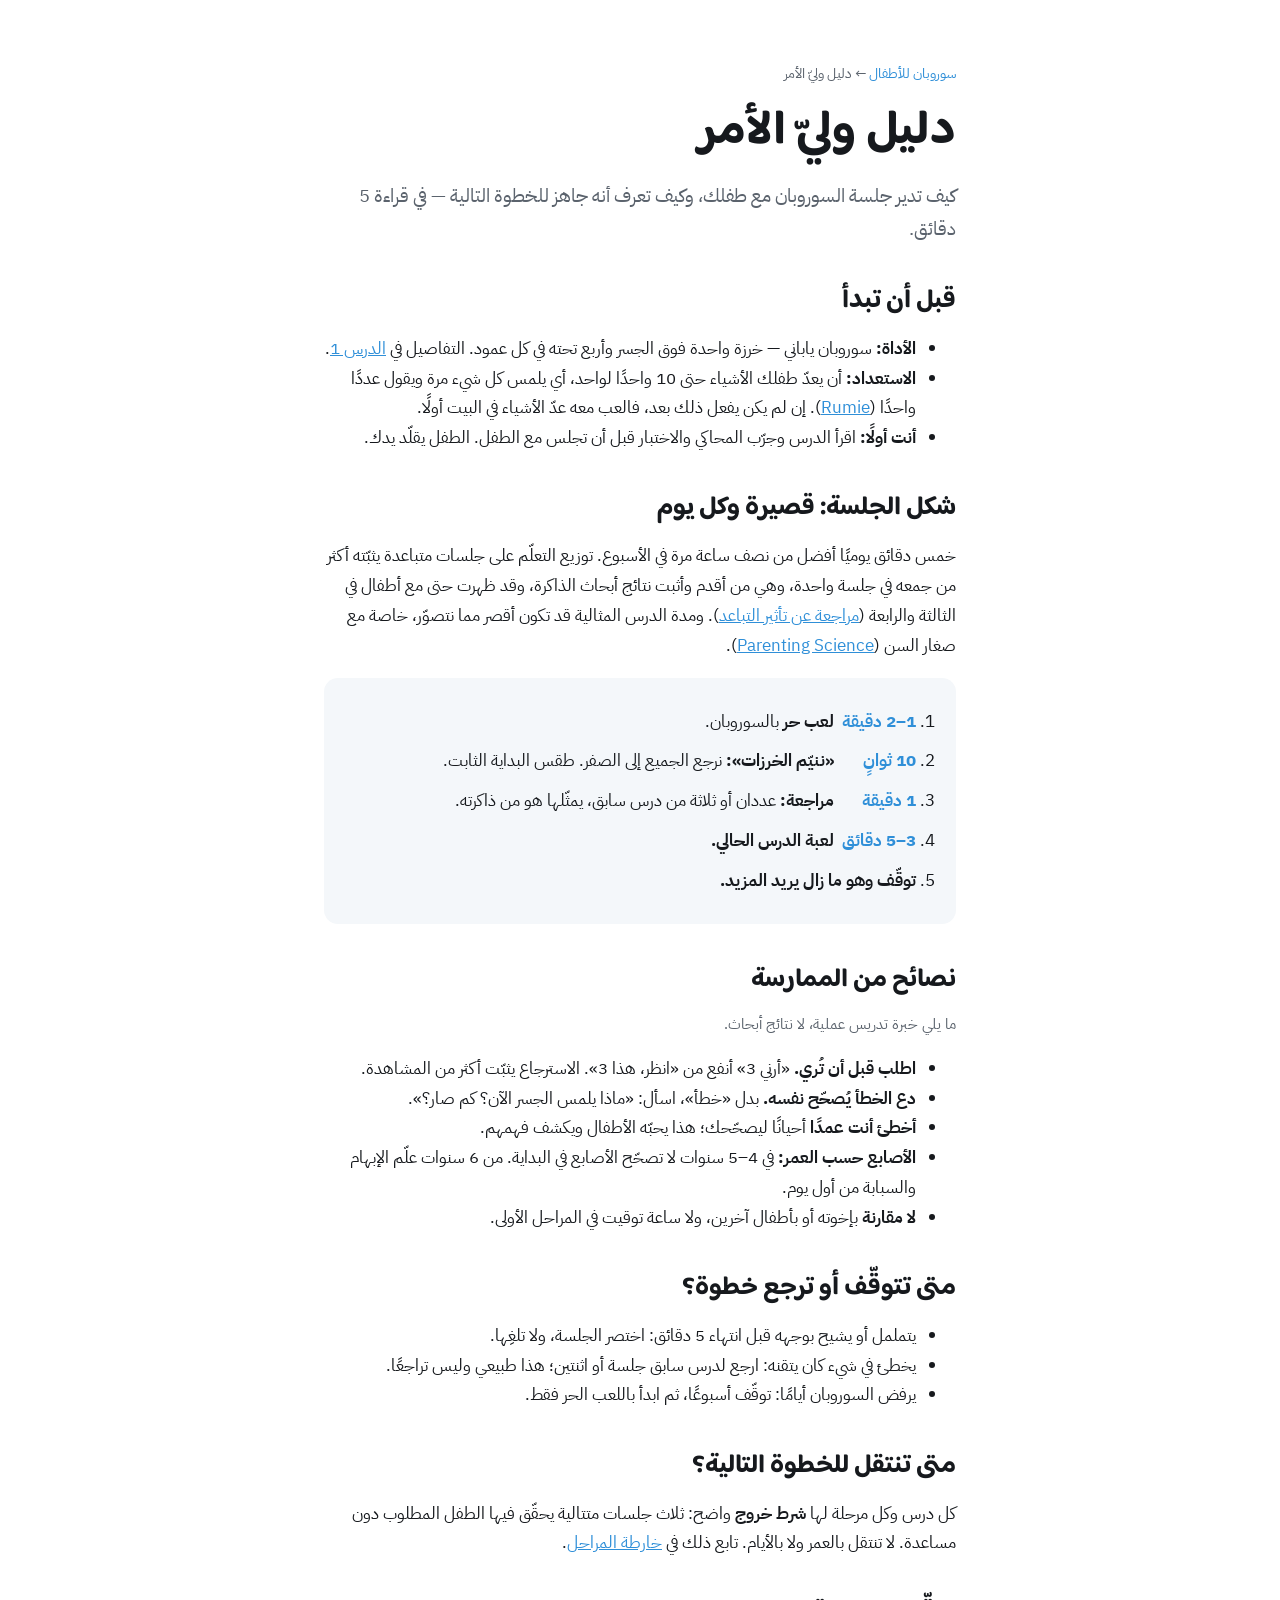
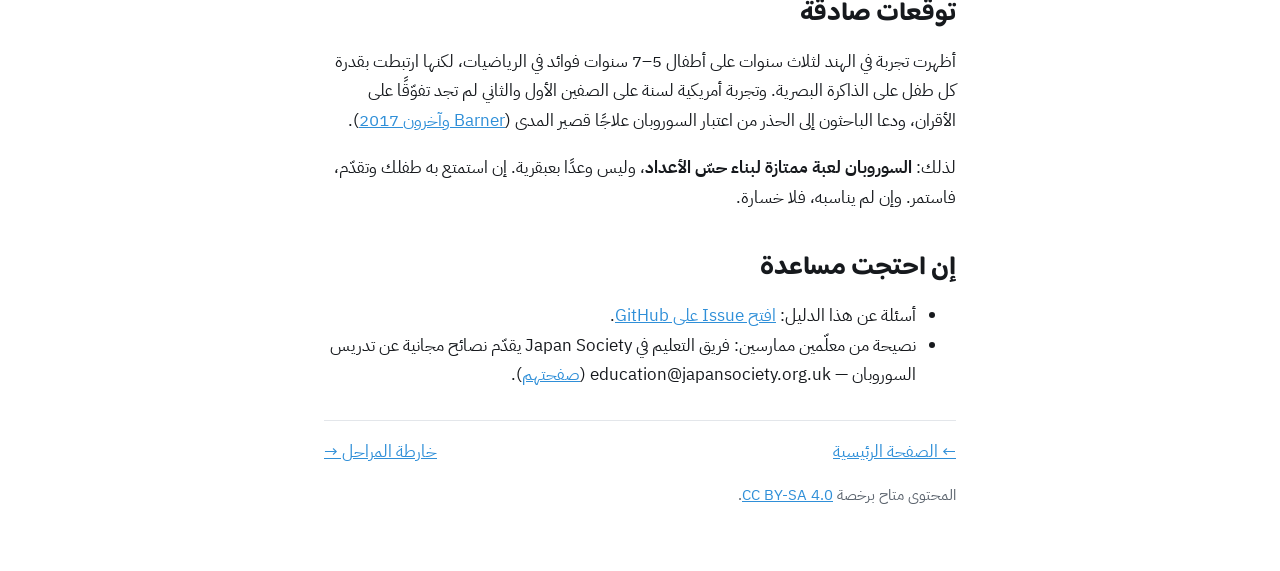
==== docs/guide.html @ e03e33dd "Add parent guide and 8-stage roadmap; link from home and README Co-Authored-By: Claude Opus 5.5 <nor" ====
<!DOCTYPE html>
<html lang="ar" dir="rtl">
<head>
<meta charset="utf-8"><meta name="viewport" content="width=device-width,initial-scale=1">
<title>دليل وليّ الأمر</title>
<link rel="stylesheet" href="https://fonts.googleapis.com/css2?family=Baloo+Bhaijaan+2:wght@600;700&family=IBM+Plex+Sans+Arabic:wght@400;600;700&display=swap">
<link rel="stylesheet" href="assets/style.css">
</head>
<body>
<main class="wrap">
<p class="crumb"><a href="index.html">سوروبان للأطفال</a> ← دليل وليّ الأمر</p>
<h1>دليل وليّ الأمر</h1>
<p class="lead">كيف تدير جلسة السوروبان مع طفلك، وكيف تعرف أنه جاهز للخطوة التالية — في قراءة 5 دقائق.</p>

<h2>قبل أن تبدأ</h2>
<ul>
  <li><strong>الأداة:</strong> سوروبان ياباني — خرزة واحدة فوق الجسر وأربع تحته في كل عمود. التفاصيل في <a href="lessons/0001-the-five-bead.html">الدرس 1</a>.</li>
  <li><strong>الاستعداد:</strong> أن يعدّ طفلك الأشياء حتى 10 واحدًا لواحد، أي يلمس كل شيء مرة ويقول عددًا واحدًا (<a href="https://learn.rumie.org/jR/bytes/help-kindergarten-students-learn-addition-with-these-4-fun-strategies/">Rumie</a>). إن لم يكن يفعل ذلك بعد، فالعب معه عدّ الأشياء في البيت أولًا.</li>
  <li><strong>أنت أولًا:</strong> اقرأ الدرس وجرّب المحاكي والاختبار قبل أن تجلس مع الطفل. الطفل يقلّد يدك.</li>
</ul>

<h2>شكل الجلسة: قصيرة وكل يوم</h2>
<p>خمس دقائق يوميًا أفضل من نصف ساعة مرة في الأسبوع. توزيع التعلّم على جلسات متباعدة يثبّته أكثر من جمعه في جلسة واحدة، وهي من أقدم وأثبت نتائج أبحاث الذاكرة، وقد ظهرت حتى مع أطفال في الثالثة والرابعة (<a href="https://www.gwern.net/docs/www/laplab.ucsd.edu/9caf1988b2238f23ddb55be5b756d0cee4e7bd33.pdf">مراجعة عن تأثير التباعد</a>). ومدة الدرس المثالية قد تكون أقصر مما نتصوّر، خاصة مع صغار السن (<a href="https://parentingscience.com/spaced-learning/">Parenting Science</a>).</p>
<div class="box">
<ol class="steps" style="margin:0">
  <li><span class="t">1–2 دقيقة</span> <strong>لعب حر</strong> بالسوروبان.</li>
  <li><span class="t">10 ثوانٍ</span> <strong>«ننيّم الخرزات»:</strong> نرجع الجميع إلى الصفر. طقس البداية الثابت.</li>
  <li><span class="t">1 دقيقة</span> <strong>مراجعة:</strong> عددان أو ثلاثة من درس سابق، يمثّلها هو من ذاكرته.</li>
  <li><span class="t">3–5 دقائق</span> <strong>لعبة الدرس الحالي.</strong></li>
  <li><strong>توقّف وهو ما زال يريد المزيد.</strong></li>
</ol>
</div>

<h2>نصائح من الممارسة</h2>
<p class="src">ما يلي خبرة تدريس عملية، لا نتائج أبحاث.</p>
<ul>
  <li><strong>اطلب قبل أن تُري.</strong> «أرني 3» أنفع من «انظر، هذا 3». الاسترجاع يثبّت أكثر من المشاهدة.</li>
  <li><strong>دع الخطأ يُصحّح نفسه.</strong> بدل «خطأ»، اسأل: «ماذا يلمس الجسر الآن؟ كم صار؟».</li>
  <li><strong>أخطئ أنت عمدًا</strong> أحيانًا ليصحّحك؛ هذا يحبّه الأطفال ويكشف فهمهم.</li>
  <li><strong>الأصابع حسب العمر:</strong> في 4–5 سنوات لا تصحّح الأصابع في البداية. من 6 سنوات علّم الإبهام والسبابة من أول يوم.</li>
  <li><strong>لا مقارنة</strong> بإخوته أو بأطفال آخرين، ولا ساعة توقيت في المراحل الأولى.</li>
</ul>

<h2>متى تتوقّف أو ترجع خطوة؟</h2>
<ul>
  <li>يتململ أو يشيح بوجهه قبل انتهاء 5 دقائق: اختصر الجلسة، ولا تلغِها.</li>
  <li>يخطئ في شيء كان يتقنه: ارجع لدرس سابق جلسة أو اثنتين؛ هذا طبيعي وليس تراجعًا.</li>
  <li>يرفض السوروبان أيامًا: توقّف أسبوعًا، ثم ابدأ باللعب الحر فقط.</li>
</ul>

<h2>متى تنتقل للخطوة التالية؟</h2>
<p>كل درس وكل مرحلة لها <strong>شرط خروج</strong> واضح: ثلاث جلسات متتالية يحقّق فيها الطفل المطلوب دون مساعدة. لا تنتقل بالعمر ولا بالأيام. تابع ذلك في <a href="roadmap.html">خارطة المراحل</a>.</p>

<h2>توقّعات صادقة</h2>
<p>أظهرت تجربة في الهند لثلاث سنوات على أطفال 5–7 سنوات فوائد في الرياضيات، لكنها ارتبطت بقدرة كل طفل على الذاكرة البصرية. وتجربة أمريكية لسنة على الصفين الأول والثاني لم تجد تفوّقًا على الأقران، ودعا الباحثون إلى الحذر من اعتبار السوروبان علاجًا قصير المدى (<a href="https://jnc.psychopen.eu/index.php/jnc/article/download/5761/5761.pdf/">Barner وآخرون 2017</a>).</p>
<p>لذلك: <strong>السوروبان لعبة ممتازة لبناء حسّ الأعداد</strong>، وليس وعدًا بعبقرية. إن استمتع به طفلك وتقدّم، فاستمر. وإن لم يناسبه، فلا خسارة.</p>

<h2>إن احتجت مساعدة</h2>
<ul>
  <li>أسئلة عن هذا الدليل: <a href="https://github.com/nasermaher/soroban-for-kids/issues">افتح Issue على GitHub</a>.</li>
  <li>نصيحة من معلّمين ممارسين: فريق التعليم في Japan Society يقدّم نصائح مجانية عن تدريس السوروبان — education@japansociety.org.uk (<a href="https://www.japansociety.org.uk/soroban-videos">صفحتهم</a>).</li>
</ul>

<nav class="nav"><a href="index.html">← الصفحة الرئيسية</a><a href="roadmap.html">خارطة المراحل →</a></nav>
<p class="src">المحتوى متاح برخصة <a href="https://creativecommons.org/licenses/by-sa/4.0/deed.ar">CC BY-SA 4.0</a>.</p>
</main>
</body>
</html>
---- docs/assets/style.css ----
/*
VOICE: a calm parent's handbook — warm, clear, unhurried.
IDEA: a page that behaves like the abacus itself: black frame, one bright bar, coloured beads.
PICTURE: a large live rod you can tap, drawn in the beads' own colours.
COLOUR and TYPE: white / near-black ground, abacus blue accent, bead colours only on beads; Baloo Bhaijaan 2 + IBM Plex Sans Arabic.
LAYOUT: one reading column, rod beside text on wide screens, stacked on phones.
*/
:root{color-scheme:light dark;--bg:light-dark(#ffffff,#121417);--ink:light-dark(#16191d,#eef0f2);--soft:light-dark(#5b636d,#a9b1bb);--line:light-dark(#e3e6ea,#2a2f35);--panel:light-dark(#f4f7fa,#1b1f24);--blue:#2f8fd8;--green:#2fa84f;--red:#e0352b;--yellow:#f2c418}
:root[data-theme=light]{color-scheme:light}:root[data-theme=dark]{color-scheme:dark}
*{box-sizing:border-box;min-width:0}
body{margin:0;background:var(--bg);color:var(--ink);font:17px/1.75 "IBM Plex Sans Arabic",system-ui,sans-serif;overflow-x:clip}
h1,h2,h3{font-family:"Baloo Bhaijaan 2","IBM Plex Sans Arabic",sans-serif;line-height:1.15;text-wrap:balance;margin:0 0 .4em}
h1{font-size:clamp(32px,6vw,48px)}h2{font-size:26px;margin-top:1.6em}h3{font-size:20px}
a{color:var(--blue)}
.wrap{max-width:760px;margin:0 auto;padding:clamp(20px,4vw,48px) max(5vw,16px)}
.crumb{font-size:14px;color:var(--soft);margin-bottom:18px}.crumb a{text-decoration:none}
.lead{font-size:19px;color:var(--soft);max-width:60ch}
.win{border-inline-start:5px solid var(--blue);background:var(--panel);padding:14px 18px;border-radius:10px;margin:22px 0}
.hero{display:grid;grid-template-columns:minmax(0,1fr) 210px;gap:28px;align-items:center}
@media(max-width:600px){.hero{grid-template-columns:1fr}.hero .rodbox{order:-1;max-width:190px;margin:0 auto}}
.rodbox svg{display:block;width:100%;height:auto;filter:drop-shadow(0 8px 14px rgba(0,0,0,.18))}
.rodbox polygon{cursor:pointer}
.rule{font-size:22px;font-family:"Baloo Bhaijaan 2",sans-serif;margin:8px 0}
.box{background:var(--panel);border-radius:14px;padding:18px;margin:18px 0}
.practice{display:grid;grid-template-columns:200px minmax(0,1fr);gap:22px;align-items:center}
@media(max-width:600px){.practice{grid-template-columns:1fr}.practice .rodbox{max-width:180px;margin:0 auto}}
.target{font-size:64px;line-height:1;font-family:"Baloo Bhaijaan 2",sans-serif;color:var(--blue)}
.btn{font:inherit;font-size:16px;min-height:44px;padding:8px 18px;border-radius:10px;border:1.5px solid var(--blue);background:var(--blue);color:#fff;cursor:pointer}
.btn.ghost{background:transparent;color:var(--blue)}
.btn:focus-visible,.opt:focus-visible{outline:3px solid var(--yellow);outline-offset:2px}
.fb{min-height:1.8em;font-weight:600}.ok{color:var(--green)}.no{color:var(--red)}
.q-p svg{width:110px;height:auto;display:block;margin:6px 0}
.q-o{display:grid;grid-template-columns:repeat(auto-fit,minmax(130px,1fr));gap:10px;margin:12px 0}
.opt{font:inherit;min-height:48px;padding:8px 12px;border-radius:10px;border:1.5px solid var(--line);background:var(--bg);color:var(--ink);cursor:pointer;text-align:center}
.opt.right{border-color:var(--green);background:color-mix(in srgb,var(--green) 14%,var(--bg))}
.opt.wrong{border-color:var(--red);background:color-mix(in srgb,var(--red) 12%,var(--bg))}
.q-n{font-size:14px;color:var(--soft);margin:0}
ol.steps{padding-inline-start:1.3em}ol.steps li{margin:.6em 0}
.t{display:inline-block;min-width:4.6em;font-weight:700;color:var(--blue);white-space:nowrap}
.src{font-size:15px;color:var(--soft)}
.ask{border:1.5px dashed var(--line);border-radius:12px;padding:14px 18px;margin-top:28px}
.nav{display:flex;flex-wrap:wrap;gap:12px;justify-content:space-between;margin-top:30px;border-top:1px solid var(--line);padding-top:16px}
table{border-collapse:collapse;width:100%}td,th{border-bottom:1px solid var(--line);padding:8px;text-align:start;vertical-align:middle}
.mini svg{width:52px;height:auto;display:block}
@media print{body{font-size:13px;background:#fff;color:#000}.btn,.nav,.noprint{display:none}.wrap{padding:0}}
.stage{border:1.5px solid var(--line);border-radius:14px;padding:16px 18px;margin:14px 0}
.stage h3{display:flex;gap:10px;align-items:baseline;flex-wrap:wrap}
.stage .num{font-size:15px;color:#fff;background:var(--blue);border-radius:999px;padding:1px 11px}
.stage.now{border-color:var(--blue)}
.exit{font-size:15px;background:var(--panel);border-radius:10px;padding:8px 12px;margin-top:8px}
.check{display:flex;gap:10px;align-items:center;min-height:44px;font-weight:600;cursor:pointer}
.check input{width:22px;height:22px;accent-color:var(--blue)}
.state{font-size:14px;color:var(--soft)}
.links{display:grid;grid-template-columns:repeat(auto-fit,minmax(200px,1fr));gap:12px;margin:18px 0}
.links a{display:block;border:1.5px solid var(--line);border-radius:14px;padding:14px 16px;text-decoration:none;color:var(--ink)}
.links a strong{display:block;color:var(--blue);font-size:18px}
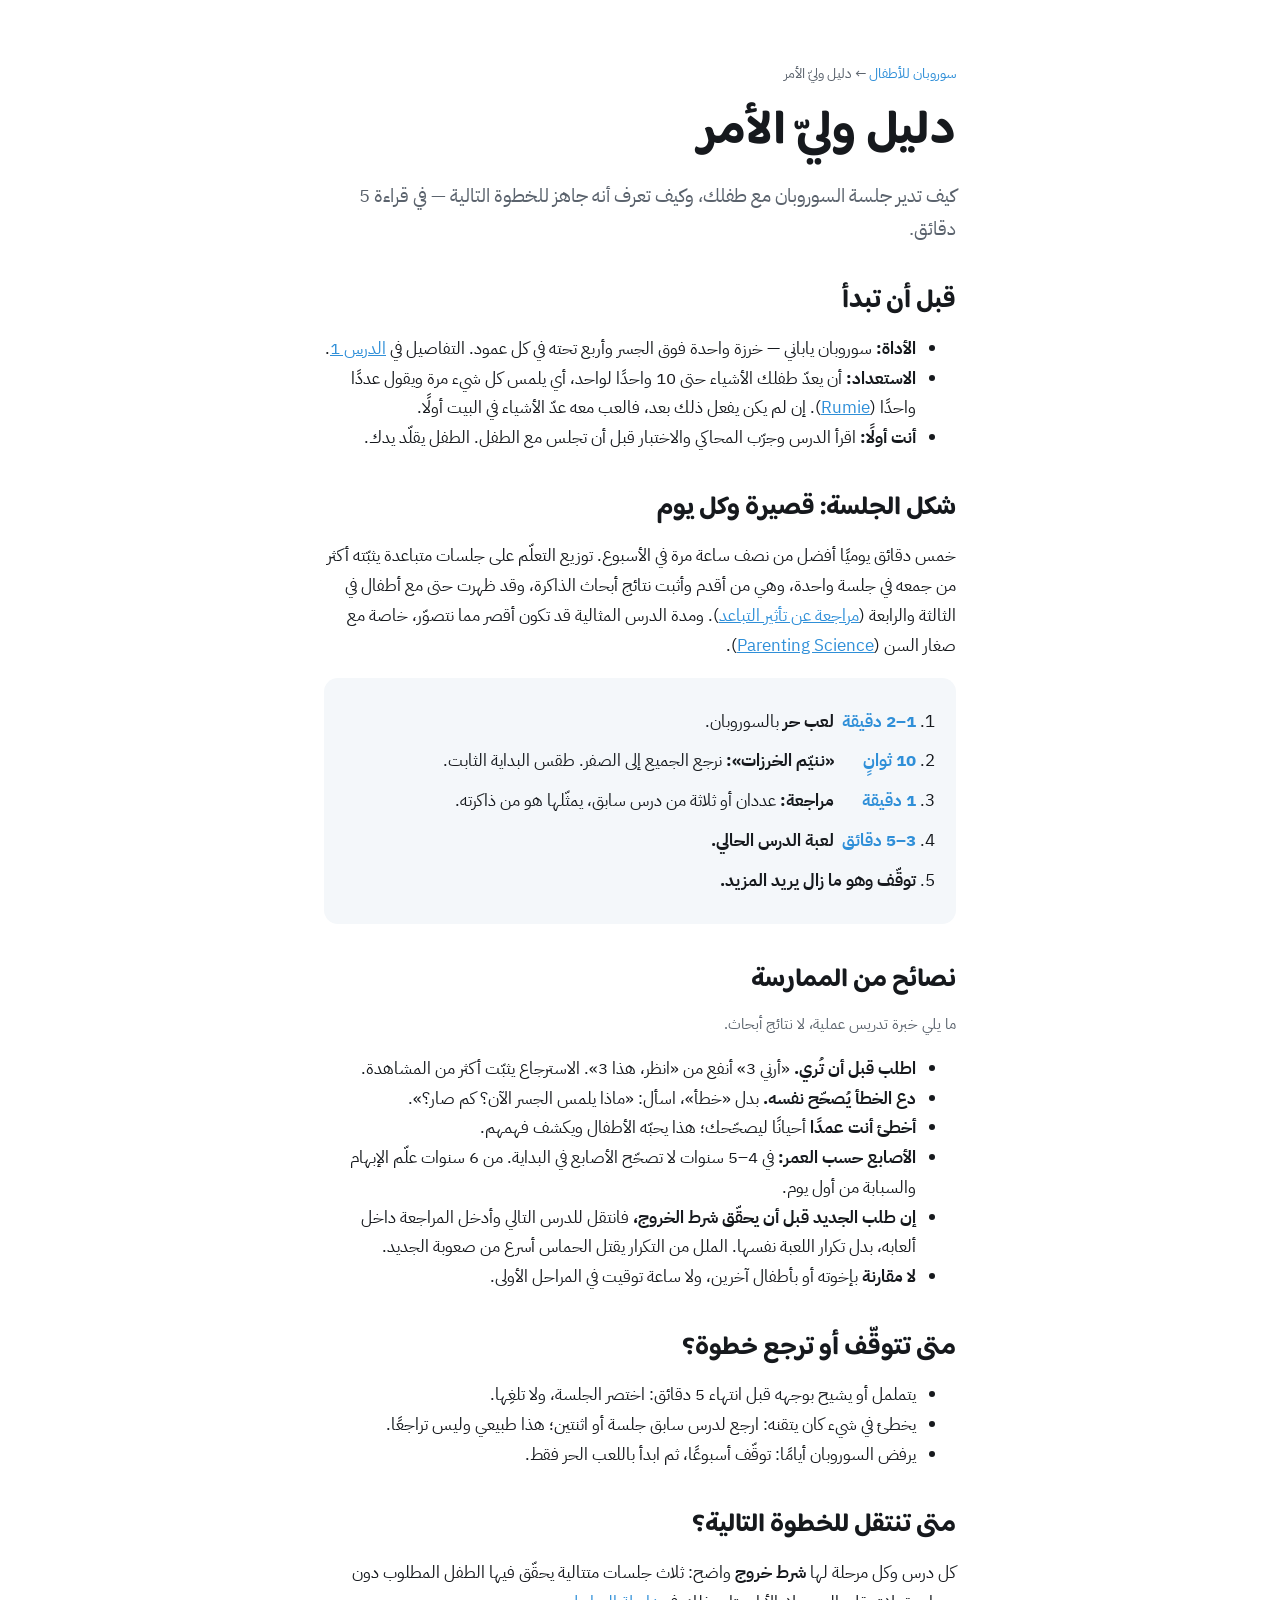
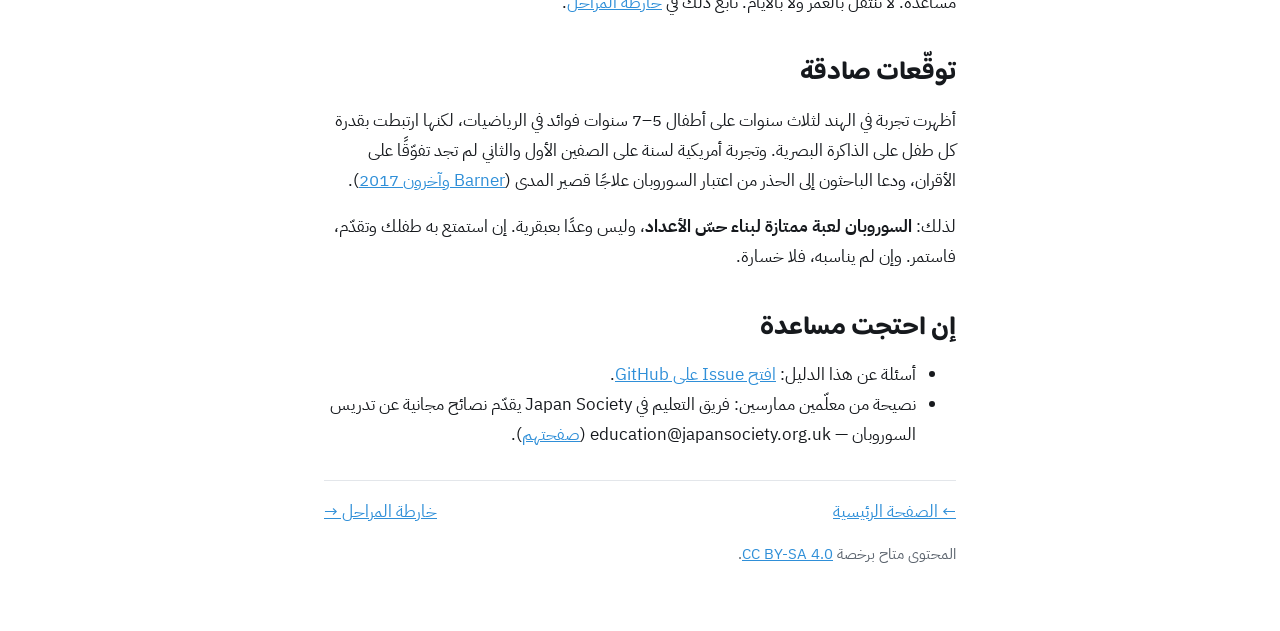
==== commit 28a9dc64: "Add lesson 2 (numbers 6-9, twins, pinch), 0-9 reference card, guide tip on moving on Co-Authored-By:" ====
--- a/docs/guide.html
+++ b/docs/guide.html
@@ -38,6 +38,7 @@
   <li><strong>دع الخطأ يُصحّح نفسه.</strong> بدل «خطأ»، اسأل: «ماذا يلمس الجسر الآن؟ كم صار؟».</li>
   <li><strong>أخطئ أنت عمدًا</strong> أحيانًا ليصحّحك؛ هذا يحبّه الأطفال ويكشف فهمهم.</li>
   <li><strong>الأصابع حسب العمر:</strong> في 4–5 سنوات لا تصحّح الأصابع في البداية. من 6 سنوات علّم الإبهام والسبابة من أول يوم.</li>
+  <li><strong>إن طلب الجديد قبل أن يحقّق شرط الخروج،</strong> فانتقل للدرس التالي وأدخل المراجعة داخل ألعابه، بدل تكرار اللعبة نفسها. الملل من التكرار يقتل الحماس أسرع من صعوبة الجديد.</li>
   <li><strong>لا مقارنة</strong> بإخوته أو بأطفال آخرين، ولا ساعة توقيت في المراحل الأولى.</li>
 </ul>
 
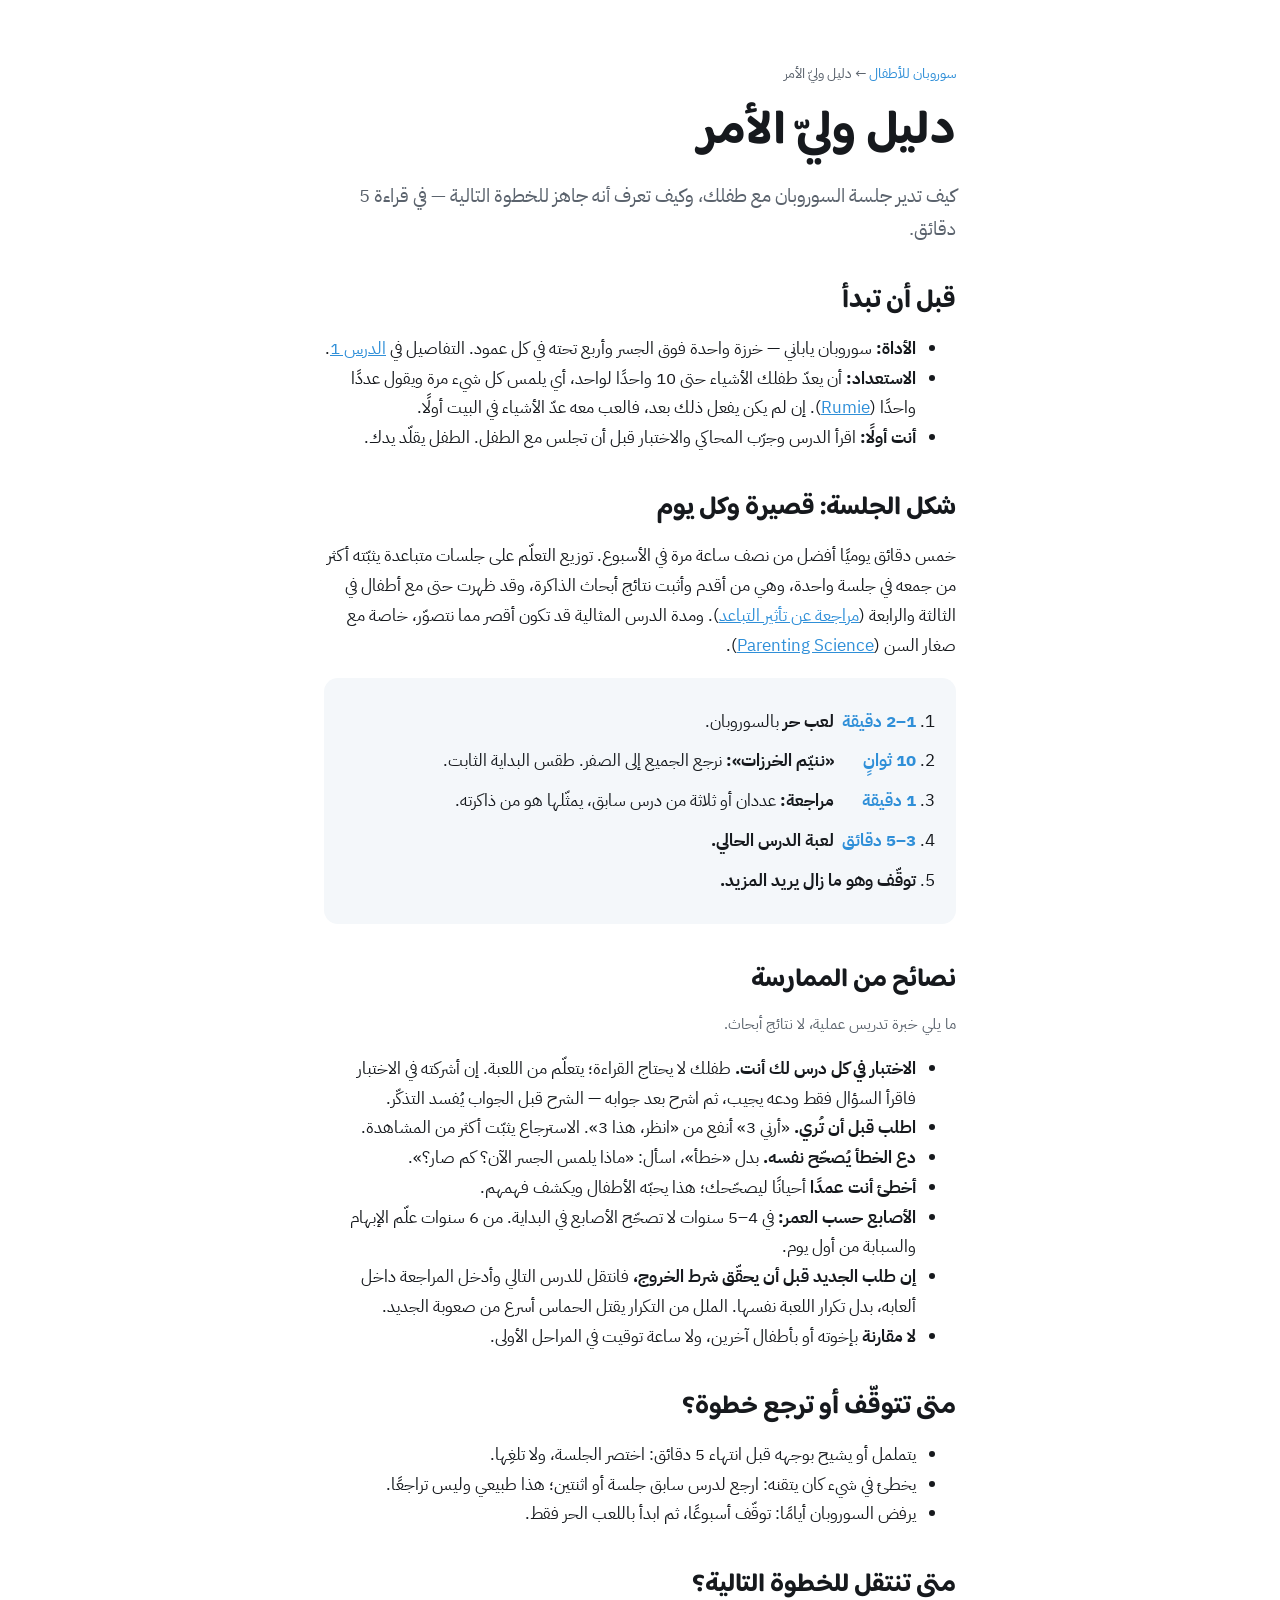
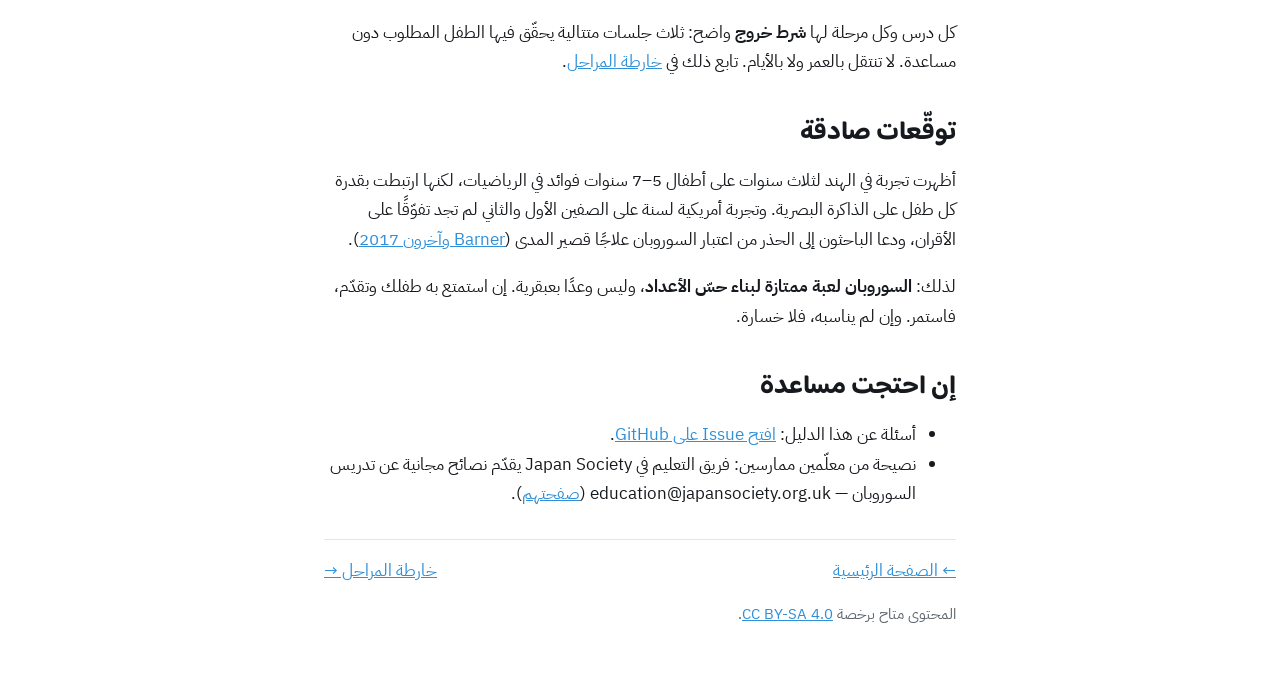
==== commit 8c2d21f8: "Fix 4-to-5 transition: ladder drill, game step, hint; mark quizzes as parent-only Co-Authored-By: Cl" ====
--- a/docs/guide.html
+++ b/docs/guide.html
@@ -34,6 +34,7 @@
 <h2>نصائح من الممارسة</h2>
 <p class="src">ما يلي خبرة تدريس عملية، لا نتائج أبحاث.</p>
 <ul>
+  <li><strong>الاختبار في كل درس لك أنت.</strong> طفلك لا يحتاج القراءة؛ يتعلّم من اللعبة. إن أشركته في الاختبار فاقرأ السؤال فقط ودعه يجيب، ثم اشرح بعد جوابه — الشرح قبل الجواب يُفسد التذكّر.</li>
   <li><strong>اطلب قبل أن تُري.</strong> «أرني 3» أنفع من «انظر، هذا 3». الاسترجاع يثبّت أكثر من المشاهدة.</li>
   <li><strong>دع الخطأ يُصحّح نفسه.</strong> بدل «خطأ»، اسأل: «ماذا يلمس الجسر الآن؟ كم صار؟».</li>
   <li><strong>أخطئ أنت عمدًا</strong> أحيانًا ليصحّحك؛ هذا يحبّه الأطفال ويكشف فهمهم.</li>
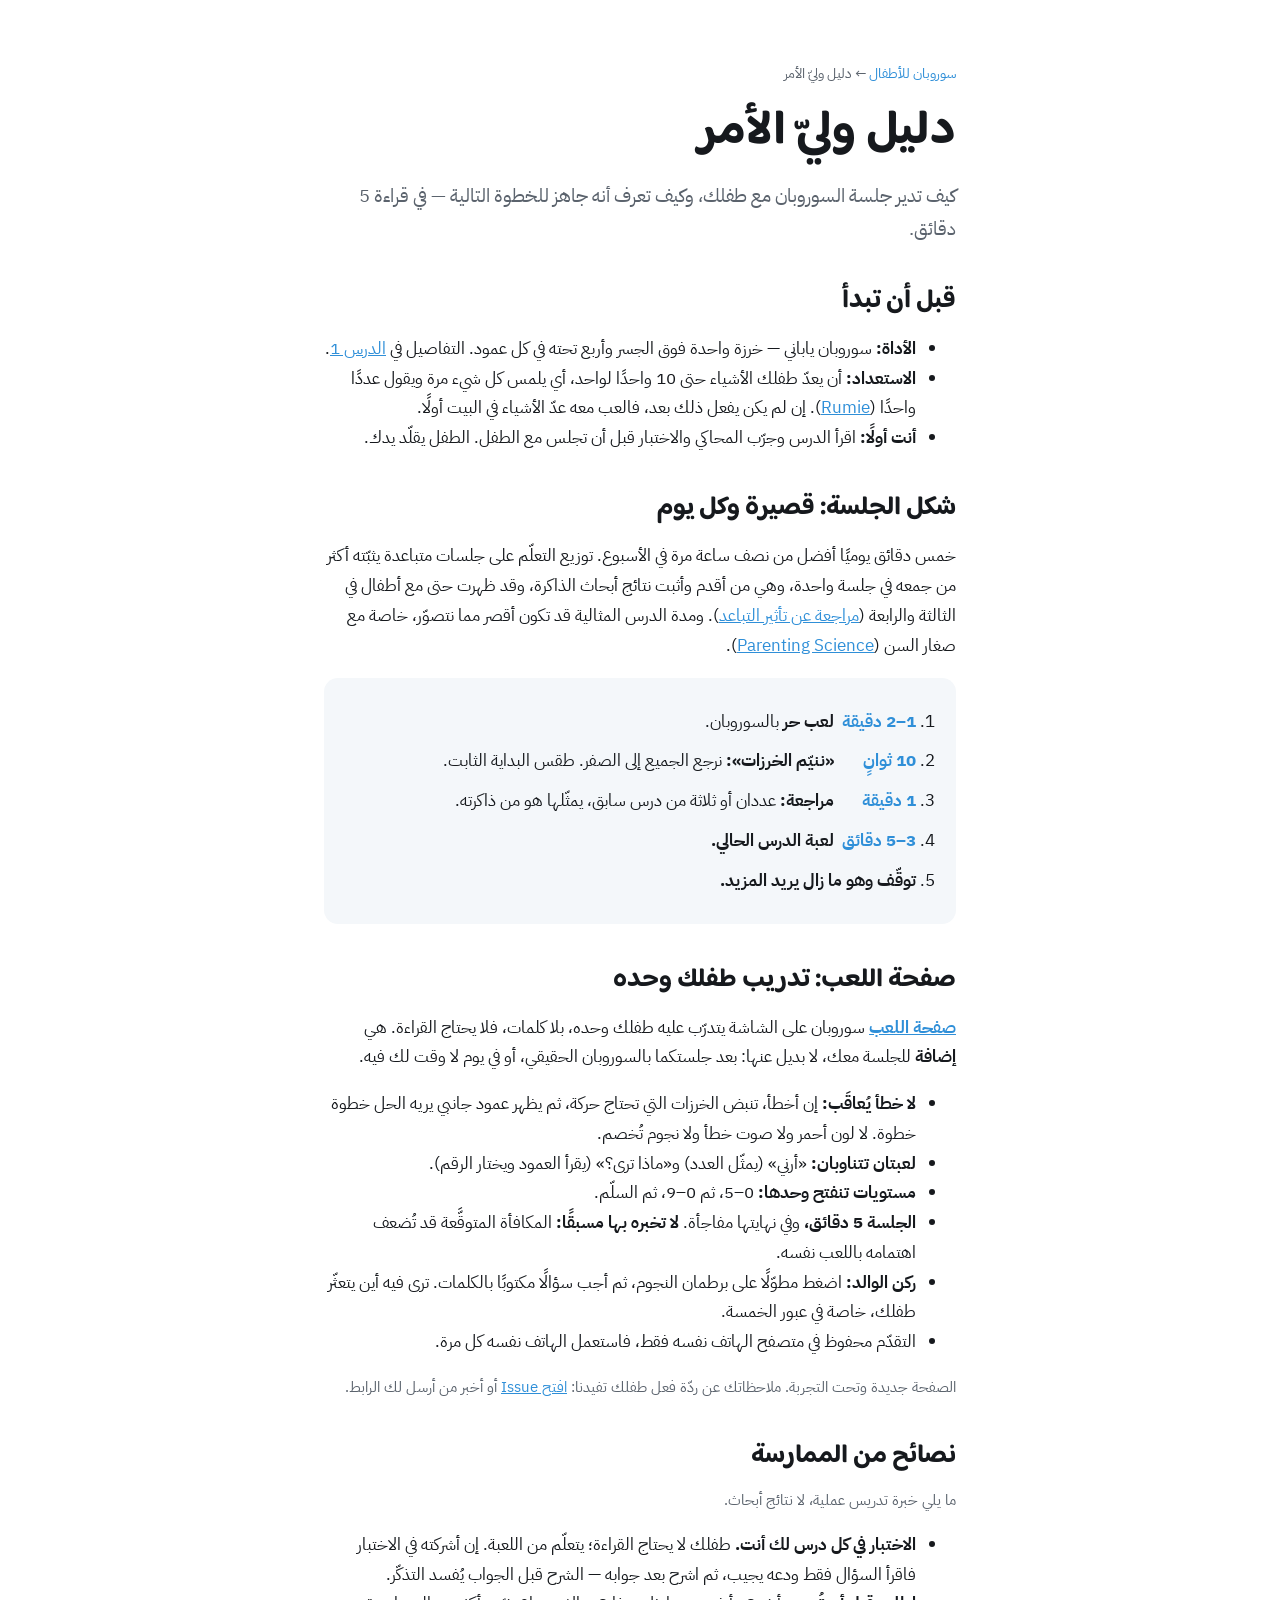
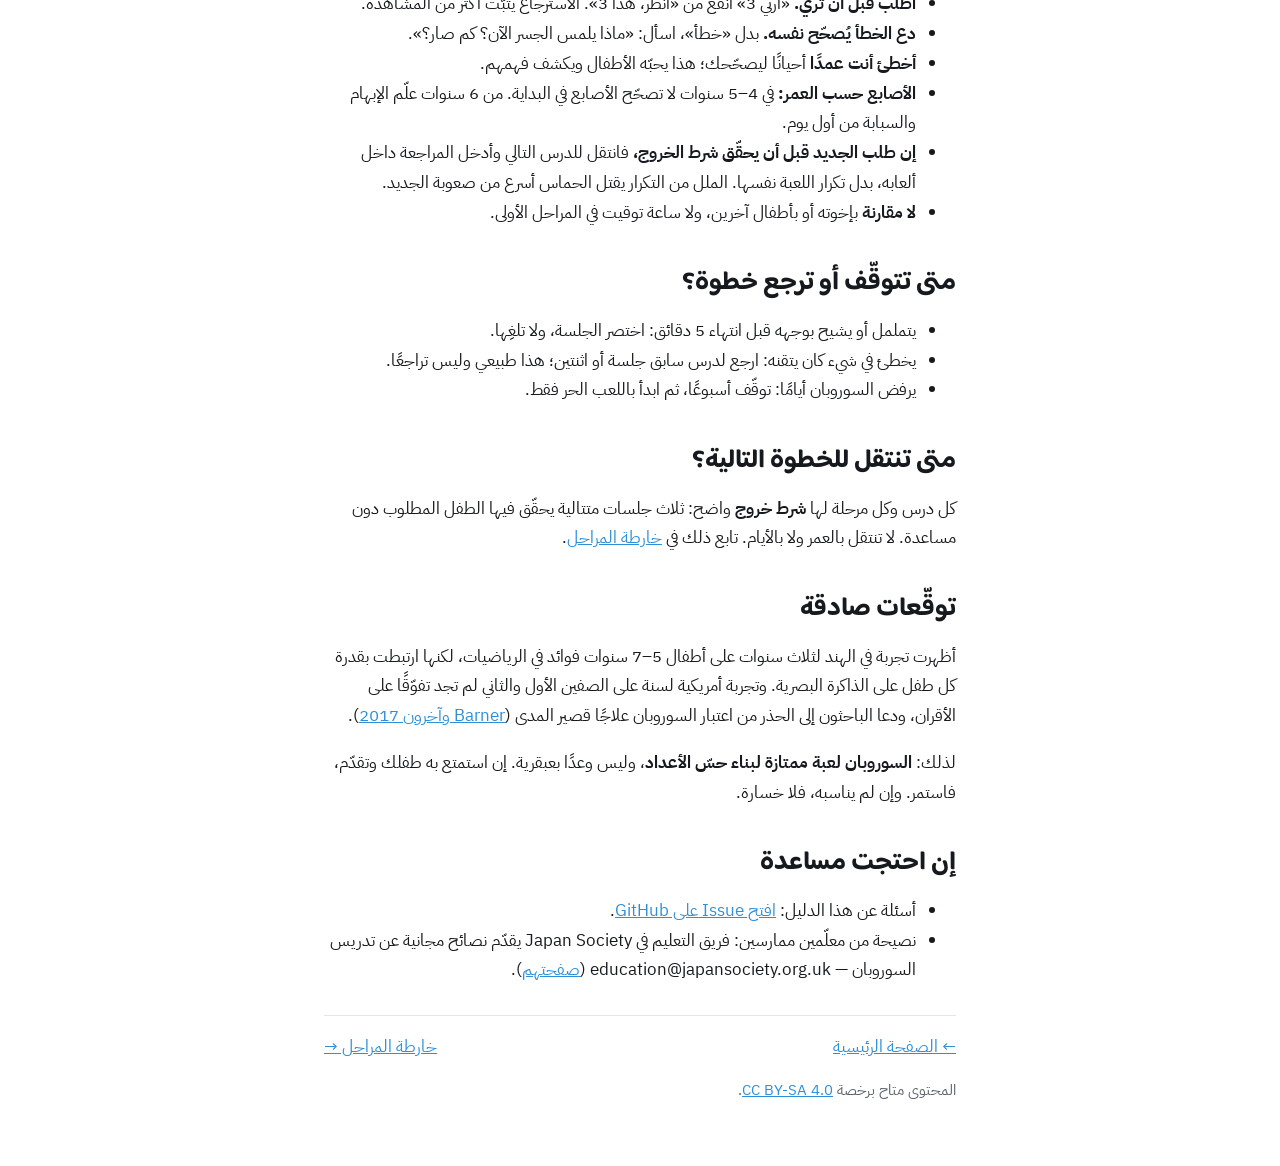
==== commit 0743a7c4: "Fair shuffle and per-device sticker order; link the play page from home, guide, lessons, roadmap and" ====
--- a/docs/guide.html
+++ b/docs/guide.html
@@ -30,6 +30,18 @@
   <li><strong>توقّف وهو ما زال يريد المزيد.</strong></li>
 </ol>
 </div>
+
+<h2>صفحة اللعب: تدريب طفلك وحده</h2>
+<p><a href="play.html"><strong>صفحة اللعب</strong></a> سوروبان على الشاشة يتدرّب عليه طفلك وحده، بلا كلمات، فلا يحتاج القراءة. هي <strong>إضافة</strong> للجلسة معك، لا بديل عنها: بعد جلستكما بالسوروبان الحقيقي، أو في يوم لا وقت لك فيه.</p>
+<ul>
+  <li><strong>لا خطأ يُعاقَب:</strong> إن أخطأ، تنبض الخرزات التي تحتاج حركة، ثم يظهر عمود جانبي يريه الحل خطوة خطوة. لا لون أحمر ولا صوت خطأ ولا نجوم تُخصم.</li>
+  <li><strong>لعبتان تتناوبان:</strong> «أرني» (يمثّل العدد) و«ماذا ترى؟» (يقرأ العمود ويختار الرقم).</li>
+  <li><strong>مستويات تنفتح وحدها:</strong> 0–5، ثم 0–9، ثم السلّم.</li>
+  <li><strong>الجلسة 5 دقائق،</strong> وفي نهايتها مفاجأة. <strong>لا تخبره بها مسبقًا:</strong> المكافأة المتوقَّعة قد تُضعف اهتمامه باللعب نفسه.</li>
+  <li><strong>ركن الوالد:</strong> اضغط مطوّلًا على برطمان النجوم، ثم أجب سؤالًا مكتوبًا بالكلمات. ترى فيه أين يتعثّر طفلك، خاصة في عبور الخمسة.</li>
+  <li>التقدّم محفوظ في متصفح الهاتف نفسه فقط، فاستعمل الهاتف نفسه كل مرة.</li>
+</ul>
+<p class="src">الصفحة جديدة وتحت التجربة. ملاحظاتك عن ردّة فعل طفلك تفيدنا: <a href="https://github.com/nasermaher/soroban-for-kids/issues">افتح Issue</a> أو أخبر من أرسل لك الرابط.</p>
 
 <h2>نصائح من الممارسة</h2>
 <p class="src">ما يلي خبرة تدريس عملية، لا نتائج أبحاث.</p>
